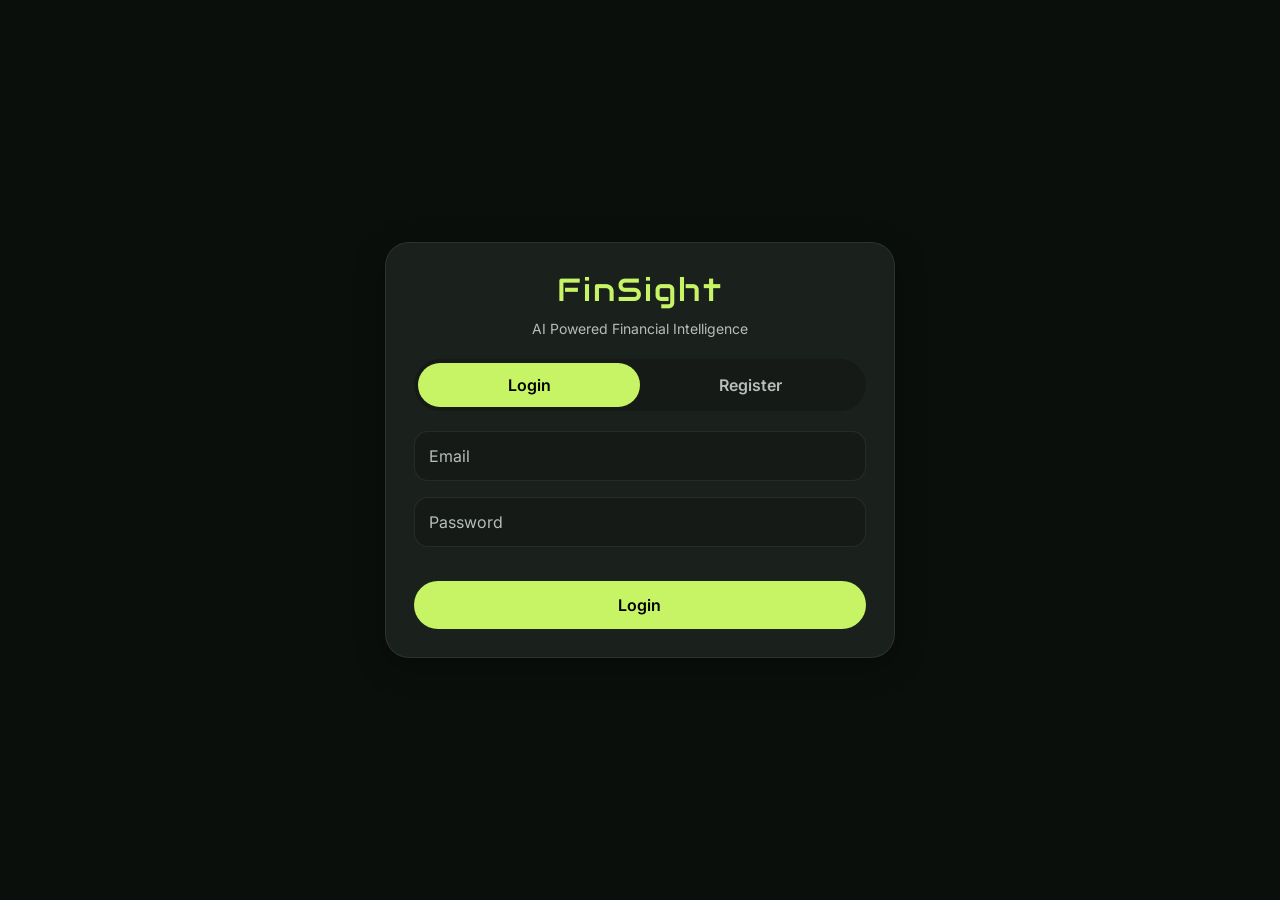
==== frontend/dashboard.html @ e3a5b995 "feat(auth): add responsive frontend auth UI, email-based login/register, JWT handling, and route pro" ====
<!DOCTYPE html>
<html lang="en">
<head>
    <meta charset="UTF-8">
    <meta name="viewport" content="width=device-width, initial-scale=1.0">
    <title>DASHBOARD</title>
</head>
<body>
    
    <h1>Welcome to the Dashboard</h1>
    <p>This is a placeholder for the dashboard content.</p>

    <script src="js/dashboard.js"></script>
</body>
</html>
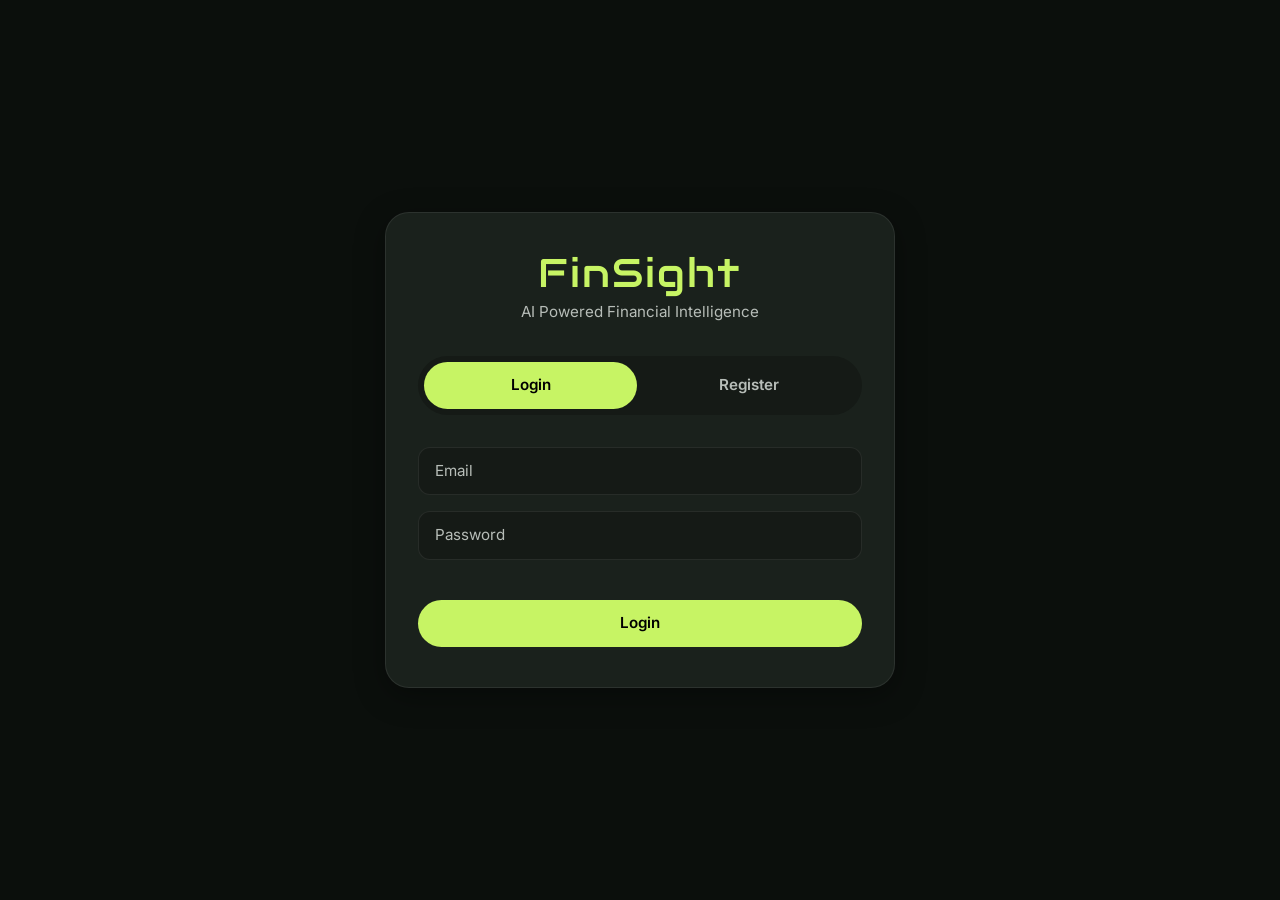
==== commit 54ad0328: "feat: add statement upload page, update navbar, and simplify dashboard architecture" ====
--- a/frontend/dashboard.html
+++ b/frontend/dashboard.html
@@ -1,15 +1,79 @@
-<!DOCTYPE html>
+<!doctype html>
 <html lang="en">
-<head>
-    <meta charset="UTF-8">
-    <meta name="viewport" content="width=device-width, initial-scale=1.0">
-    <title>DASHBOARD</title>
-</head>
-<body>
-    
-    <h1>Welcome to the Dashboard</h1>
-    <p>This is a placeholder for the dashboard content.</p>
+  <head>
+    <meta charset="UTF-8" />
+    <meta name="viewport" content="width=device-width, initial-scale=1.0" />
+    <title>FinSight Dashboard</title>
+
+    <link
+      href="https://cdn.jsdelivr.net/npm/bootstrap@5.3.7/dist/css/bootstrap.min.css"
+      rel="stylesheet"
+    />
+
+    <!-- Fonts -->
+    <link rel="preconnect" href="https://fonts.googleapis.com" />
+    <link rel="preconnect" href="https://fonts.gstatic.com" crossorigin />
+    <link
+      href="https://fonts.googleapis.com/css2?family=Audiowide&family=Inter:wght@300;400;500;600;700&display=swap"
+      rel="stylesheet"
+    />
+
+    <link rel="stylesheet" href="css/global.css" />
+    <link rel="stylesheet" href="css/dashboard.css" />
+  </head>
+  <body>
+    <nav class="dashboard-nav px-4 py-3">
+      <a href="dashboard.html" class="brand-logo">FinSight</a>
+      <button id="logout-btn" class="primary-btn">Logout</button>
+    </nav>
+    <div class="container py-5">
+      <!-- NEW USER SECTION -->
+      <div id="new-user-section" class="d-none">
+        <section class="glow-card hero-card text-center">
+          <h2 id="new-user-welcome">Welcome!</h2>
+
+          <p class="text-muted-custom mt-3">
+            Get started by uploading your first statement and let FinSight
+            analyze your finances with AI.
+          </p>
+
+          <button class="primary-btn mt-3 px-5">Get Started</button>
+        </section>
+      </div>
+
+      <!-- EXISTING USER SECTION -->
+      <div id="existing-user-section" class="d-none">
+        <section class="glow-card hero-card">
+          <h2 id="welcome-text">Welcome back!</h2>
+          <p class="text-muted-custom mb-0">
+            Your AI-powered financial intelligence hub is ready.
+          </p>
+        </section>
+
+        <div class="row g-4 mt-4 justify-content-center">
+          <div class="col-md-6">
+            <div id="upload-card" class="glow-card dashboard-card">
+              <h4>Upload Statement</h4>
+              <p class="text-muted-custom">
+                Upload bank statements for AI analysis.
+              </p>
+              <button id="upload-btn" class="primary-btn w-100">Upload</button>
+            </div>
+          </div>
+
+          <div class="col-md-6">
+            <div id="statements-card" class="glow-card dashboard-card">
+              <h4>My Statements</h4>
+              <p class="text-muted-custom">
+                View uploaded statements and their AI audits.
+              </p>
+              <button class="primary-btn w-100">View</button>
+            </div>
+          </div>
+        </div>
+      </div>
+    </div>
 
     <script src="js/dashboard.js"></script>
-</body>
-</html>+  </body>
+</html>
--- a/frontend/css/global.css
+++ b/frontend/css/global.css
@@ -0,0 +1,131 @@
+:root {
+    /* ===== COLORS ===== */
+    --bg-primary: #0B0F0C;
+    --bg-secondary: #151A16;
+    --card-bg: #1A211C;
+
+    --primary: #C7F464;
+    --primary-dark: #A8E63A;
+    --primary-glow: rgba(199, 244, 100, 0.25);
+
+    --text-primary: #FFFFFF;
+    --text-secondary: #B7BDB8;
+
+    --danger: #FF5C5C;
+    --warning: #FFC857;
+    --success: #5BE37D;
+
+    --border: rgba(255, 255, 255, 0.08);
+
+    /* ===== FONTS ===== */
+    --font-brand: "Audiowide", sans-serif;
+    --font-main: "Inter", sans-serif;
+
+    /* ===== SHADOWS ===== */
+    --glow-shadow: 0 0 20px rgba(199, 244, 100, 0.15);
+    --card-shadow: 0 8px 30px rgba(0, 0, 0, 0.35);
+
+    /* ===== RADIUS ===== */
+    --radius-card: 24px;
+    --radius-pill: 999px;
+}
+
+* {
+    margin: 0;
+    padding: 0;
+    box-sizing: border-box;
+}
+
+body {
+    background: var(--bg-primary);
+    color: var(--text-primary);
+    font-family: var(--font-main);
+    min-height: 100vh;
+}
+
+a {
+    text-decoration: none;
+    color: inherit;
+}
+
+.brand-logo {
+    font-family: var(--font-brand);
+    color: var(--primary);
+    letter-spacing: 2px;
+    font-size: 2.5rem;
+    font-weight: 400;
+    line-height: 1;
+    margin: 0;
+}
+
+.glow-card {
+    background: var(--card-bg);
+    border-radius: var(--radius-card);
+    box-shadow: var(--card-shadow);
+    border: 1px solid var(--border);
+}
+
+.primary-btn {
+    background: var(--primary);
+    color: black;
+    border: none;
+    padding: 12px 24px;
+    border-radius: var(--radius-pill);
+    font-weight: 600;
+    transition: 0.3s ease;
+}
+
+.primary-btn:hover {
+    background: var(--primary-dark);
+    box-shadow: var(--glow-shadow);
+}
+
+.text-muted-custom {
+    color: var(--text-secondary);
+}
+
+.high-risk {
+    color: var(--danger);
+}
+
+.medium-risk {
+    color: var(--warning);
+}
+
+.low-risk {
+    color: var(--success);
+}
+
+.dashboard-nav {
+    display: flex;
+    justify-content: space-between;
+    align-items: center;
+    min-height: 80px;
+    background: var(--bg-secondary);
+    border-bottom: 1px solid var(--border);
+}
+
+.nav-left {
+    display: flex;
+    align-items: center;
+    gap: 32px;
+}
+
+.nav-link-custom {
+    color: var(--text-secondary);
+    font-weight: 500;
+    font-size: 1rem;
+}
+
+.nav-link-custom:hover {
+    color: var(--primary);
+}
+
+.active-nav {
+    color: var(--primary);
+}
+
+.nav-left .brand-logo {
+    margin-right: 20px;
+}
+
--- a/frontend/css/dashboard.css
+++ b/frontend/css/dashboard.css
@@ -0,0 +1,49 @@
+.dashboard-nav {
+    display: flex;
+    justify-content: space-between;
+    align-items: center;
+    border-bottom: 1px solid var(--border);
+    background: var(--bg-secondary);
+}
+
+.hero-card {
+    padding: 40px;
+}
+
+.hero-card h2 {
+    font-size: 2rem;
+    margin-bottom: 12px;
+}
+
+.dashboard-card {
+    padding: 28px;
+    height: 100%;
+    transition: 0.3s ease;
+}
+
+.dashboard-card:hover {
+    transform: translateY(-4px);
+    box-shadow: var(--glow-shadow);
+}
+
+.dashboard-card h4 {
+    margin-bottom: 16px;
+}
+
+.dashboard-card p {
+    min-height: 60px;
+}
+
+@media (max-width: 768px) {
+    .dashboard-nav {
+        padding: 16px;
+    }
+
+    .hero-card {
+        padding: 28px;
+    }
+
+    .hero-card h2 {
+        font-size: 1.5rem;
+    }
+}
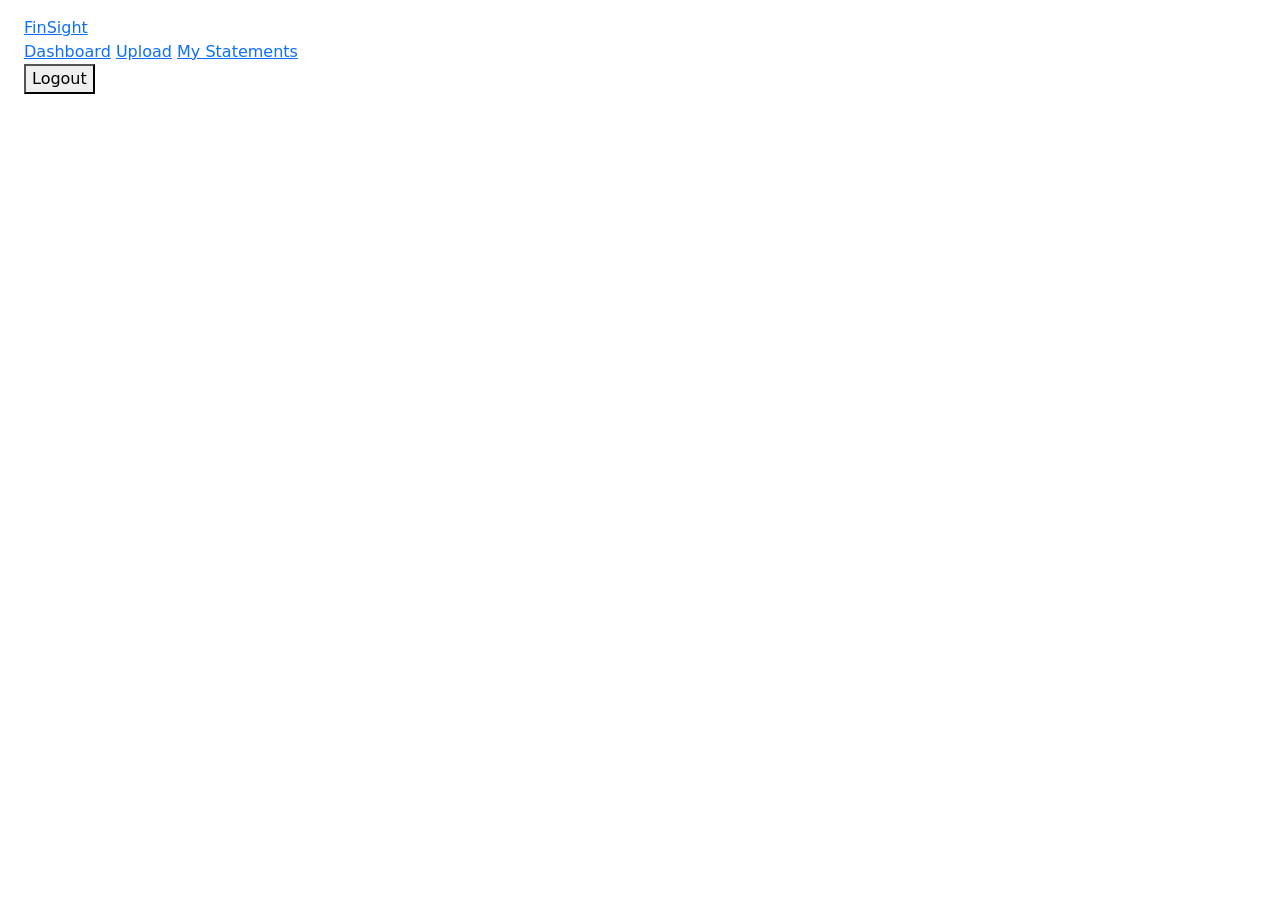
==== commit ebe7829d: "Prepare FinSight for production deployment" ====
--- a/frontend/dashboard.html
+++ b/frontend/dashboard.html
@@ -3,77 +3,146 @@
   <head>
     <meta charset="UTF-8" />
     <meta name="viewport" content="width=device-width, initial-scale=1.0" />
-    <title>FinSight Dashboard</title>
+    <title>Dashboard | FinSight</title>
 
-    <link
-      href="https://cdn.jsdelivr.net/npm/bootstrap@5.3.7/dist/css/bootstrap.min.css"
-      rel="stylesheet"
-    />
+    <link href="https://cdn.jsdelivr.net/npm/bootstrap@5.3.7/dist/css/bootstrap.min.css" rel="stylesheet" />
+    <link href="https://cdn.jsdelivr.net/npm/bootstrap-icons@1.11.3/font/bootstrap-icons.min.css" rel="stylesheet" />
 
-    <!-- Fonts -->
     <link rel="preconnect" href="https://fonts.googleapis.com" />
     <link rel="preconnect" href="https://fonts.gstatic.com" crossorigin />
-    <link
-      href="https://fonts.googleapis.com/css2?family=Audiowide&family=Inter:wght@300;400;500;600;700&display=swap"
-      rel="stylesheet"
-    />
+    <link href="https://fonts.googleapis.com/css2?family=Audiowide&family=Inter:wght@300;400;500;600;700&display=swap" rel="stylesheet" />
 
-    <link rel="stylesheet" href="css/global.css" />
-    <link rel="stylesheet" href="css/dashboard.css" />
+    <link rel="stylesheet" href="/static/css/global.css" />
+    <link rel="stylesheet" href="/static/css/dashboard.css" />
   </head>
   <body>
     <nav class="dashboard-nav px-4 py-3">
-      <a href="dashboard.html" class="brand-logo">FinSight</a>
-      <button id="logout-btn" class="primary-btn">Logout</button>
+      <div class="nav-logo">
+        <a href="dashboard.html" class="brand-logo">FinSight</a>
+      </div>
+      <div class="nav-center">
+        <div class="nav-pill">
+          <a href="dashboard.html" class="nav-link-custom active-link">Dashboard</a>
+          <a href="upload.html" class="nav-link-custom">Upload</a>
+          <a href="statements.html" class="nav-link-custom">My Statements</a>
+        </div>
+      </div>
+      <div class="nav-right">
+        <button id="logout-btn" class="primary-btn">Logout</button>
+      </div>
     </nav>
+
     <div class="container py-5">
+
       <!-- NEW USER SECTION -->
       <div id="new-user-section" class="d-none">
         <section class="glow-card hero-card text-center">
-          <h2 id="new-user-welcome">Welcome!</h2>
-
-          <p class="text-muted-custom mt-3">
-            Get started by uploading your first statement and let FinSight
-            analyze your finances with AI.
+          <div class="hero-icon mb-3"><i class="bi bi-stars"></i></div>
+          <h2 id="new-user-welcome">Welcome to FinSight!</h2>
+          <p class="text-muted-custom mt-3 mb-4">
+            Get started by uploading your first bank statement. FinSight will extract your transactions and generate AI-powered financial insights.
           </p>
-
-          <button class="primary-btn mt-3 px-5">Get Started</button>
+          <a href="upload.html" id="get-started-btn" class="primary-btn px-5 py-3">
+            <i class="bi bi-cloud-upload me-2"></i>Upload Your First Statement
+          </a>
         </section>
       </div>
 
       <!-- EXISTING USER SECTION -->
       <div id="existing-user-section" class="d-none">
-        <section class="glow-card hero-card">
-          <h2 id="welcome-text">Welcome back!</h2>
-          <p class="text-muted-custom mb-0">
-            Your AI-powered financial intelligence hub is ready.
-          </p>
+
+        <!-- Welcome Hero -->
+        <section class="glow-card hero-card mb-4">
+          <div class="d-flex align-items-center justify-content-between flex-wrap gap-3">
+            <div>
+              <h2 id="welcome-text">Welcome back!</h2>
+              <p class="text-muted-custom mb-0">Your AI-powered financial intelligence hub.</p>
+            </div>
+            <a href="upload.html" class="primary-btn">
+              <i class="bi bi-plus-lg me-2"></i>Upload Statement
+            </a>
+          </div>
         </section>
 
-        <div class="row g-4 mt-4 justify-content-center">
+        <!-- Stats Row -->
+        <div class="row g-3 mb-4">
+          <div class="col-6 col-md-3">
+            <div class="stat-card glow-card p-3 text-center">
+              <div class="stat-icon"><i class="bi bi-files"></i></div>
+              <div id="stat-total" class="stat-value">—</div>
+              <div class="stat-label">Total Statements</div>
+            </div>
+          </div>
+          <div class="col-6 col-md-3">
+            <div class="stat-card glow-card p-3 text-center">
+              <div class="stat-icon text-success"><i class="bi bi-patch-check-fill"></i></div>
+              <div id="stat-audited" class="stat-value text-success">—</div>
+              <div class="stat-label">Audits Completed</div>
+            </div>
+          </div>
+          <div class="col-6 col-md-3">
+            <div class="stat-card glow-card p-3 text-center">
+              <div class="stat-icon text-warning"><i class="bi bi-hourglass-split"></i></div>
+              <div id="stat-pending" class="stat-value text-warning">—</div>
+              <div class="stat-label">Pending Audit</div>
+            </div>
+          </div>
+          <div class="col-6 col-md-3">
+            <div class="stat-card glow-card p-3 text-center">
+              <div class="stat-icon" style="color: var(--primary)"><i class="bi bi-calendar3-event"></i></div>
+              <div id="stat-last-upload" class="stat-value" style="font-size:0.9rem">—</div>
+              <div class="stat-label">Last Upload</div>
+            </div>
+          </div>
+        </div>
+
+        <!-- Recent Statements -->
+        <div class="glow-card p-4 mb-4">
+          <div class="d-flex justify-content-between align-items-center mb-3">
+            <h5 class="m-0"><i class="bi bi-clock-history me-2" style="color:var(--primary)"></i>Recent Statements</h5>
+            <a href="statements.html" class="view-all-link">View All <i class="bi bi-arrow-right"></i></a>
+          </div>
+
+          <div id="recent-loading" class="text-center py-3">
+            <div class="spinner-border spinner-border-sm text-primary" role="status"></div>
+          </div>
+
+          <div id="recent-empty" class="d-none text-center py-3">
+            <p class="text-muted-custom mb-0 small">No statements uploaded yet.</p>
+          </div>
+
+          <div id="recent-list" class="d-none">
+            <!-- Recent statement rows injected here -->
+          </div>
+        </div>
+
+        <!-- Quick Actions -->
+        <div class="row g-3">
           <div class="col-md-6">
             <div id="upload-card" class="glow-card dashboard-card">
+              <div class="card-icon-header">
+                <i class="bi bi-cloud-upload-fill"></i>
+              </div>
               <h4>Upload Statement</h4>
-              <p class="text-muted-custom">
-                Upload bank statements for AI analysis.
-              </p>
+              <p class="text-muted-custom">Upload a new bank statement PDF for AI analysis and transaction extraction.</p>
               <button id="upload-btn" class="primary-btn w-100">Upload</button>
             </div>
           </div>
-
           <div class="col-md-6">
             <div id="statements-card" class="glow-card dashboard-card">
+              <div class="card-icon-header">
+                <i class="bi bi-collection-fill"></i>
+              </div>
               <h4>My Statements</h4>
-              <p class="text-muted-custom">
-                View uploaded statements and their AI audits.
-              </p>
-              <button class="primary-btn w-100">View</button>
+              <p class="text-muted-custom">Browse all your uploaded statements, view analytics and AI audit reports.</p>
+              <button id="statements-btn" class="primary-btn w-100">View All</button>
             </div>
           </div>
         </div>
+
       </div>
     </div>
 
-    <script src="js/dashboard.js"></script>
+    <script src="/static/js/dashboard.js"></script>
   </body>
 </html>
